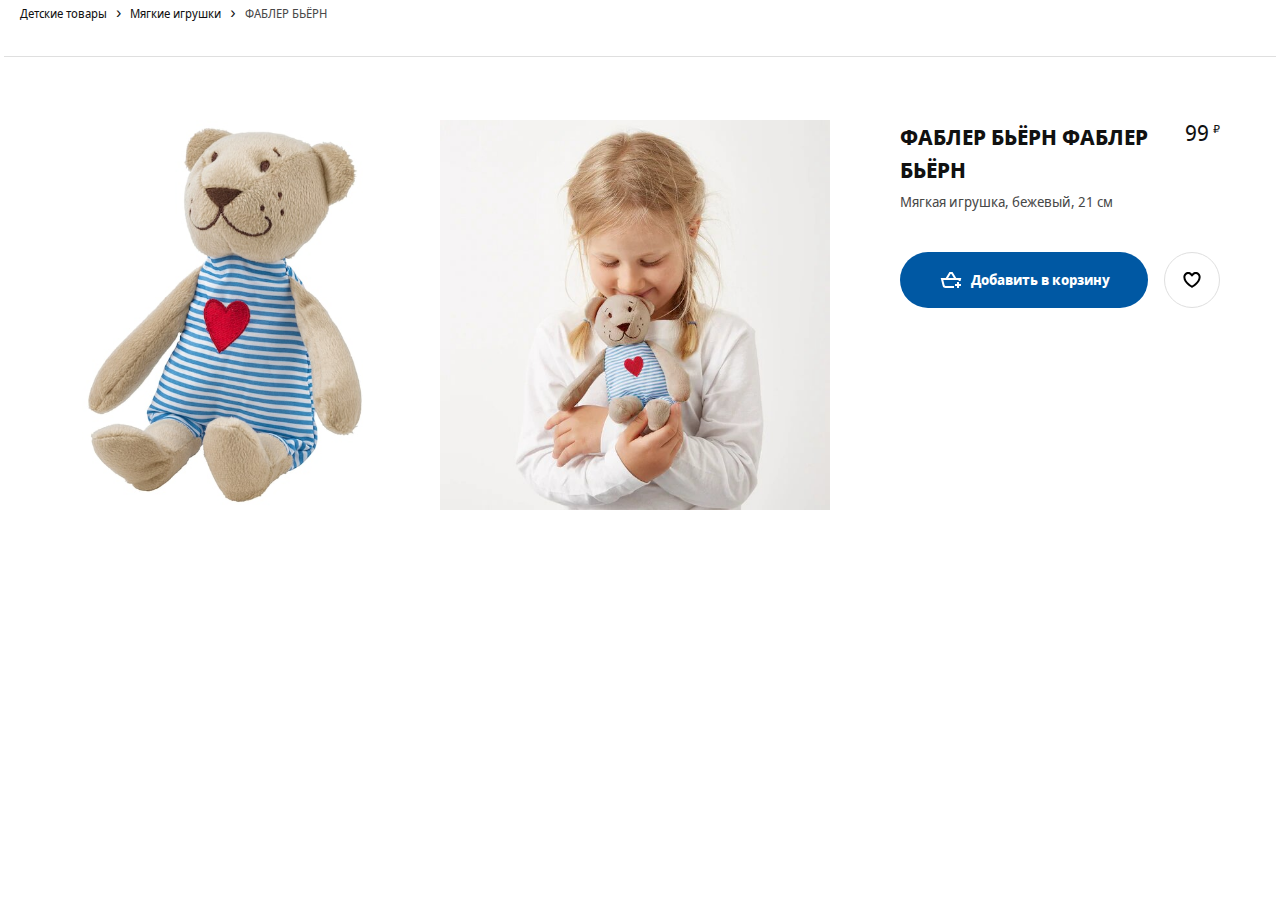
==== card.html @ f5713cce "Add standart files" ====
<!DOCTYPE html>
<html lang="en">
<head>
	<meta charset="UTF-8">
	<meta name="viewport" content="width=device-width, user-scalable=no, initial-scale=1.0, maximum-scale=1.0, minimum-scale=1.0">
	<meta http-equiv="X-UA-Compatible" content="ie=edge">
	<link rel="apple-touch-icon" sizes="180x180" href="favicon/apple-touch-icon.png">
	<link rel="icon" type="image/png" sizes="32x32" href="favicon/favicon-32x32.png">
	<link rel="icon" type="image/png" sizes="16x16" href="favicon/favicon-16x16.png">
	<link rel="mask-icon" href="favicon/safari-pinned-tab.svg" color="#0058ab">
	<meta name="msapplication-TileColor" content="#0058ab">
	<meta name="theme-color" content="#0058ab">
	<title>Детские игрушки - IKEA</title>
	<link rel="stylesheet" href="styles/styles.css">
</head>
<body>
<main>
	<div class="container">
		<div class="breadcrumb">
			<nav role="navigation" aria-label="Breadcrumb" class="breadcrumb__nav">
				<ul class="breadcrumb__list">

					<li class="breadcrumb__list-item">
						<a href="goods.html?cat=Детские товары" class="breadcrumb__link"><span>Детские товары</span></a>
					</li>

					<li class="breadcrumb__list-item">
						<a href="goods.html?cat=Мягкие игрушки" class="breadcrumb__link"><span>Мягкие игрушки</span></a>
					</li>

					<li class="breadcrumb__list-item">
						<a href="#" class="breadcrumb__link"><span>ФАБЛЕР БЬЁРН</span></a>
					</li>

				</ul>
			</nav>
		</div>

		<div class="good wrapper">
			<div class="good-images">
				<div class="good-image__item">
					<img src="image/fabler-byorn-myagkaya-igrushka-bezhevyy__0710165_PE727396_S5.jpg" alt="">
				</div>
				<div class="good-image__item">
					<img src="image/fabler-byorn-myagkaya-igrushka-bezhevyy__0876865_PE611124_S5.jpg" alt="">
				</div>
			</div>
			<div class="good-item"> <!-- not-in-stock - нет в наличии-->
				<p class="good-item__new">Новинка</p>

				<div class="good-item__section">
					<div>
						<h2 class="good-item__header">ФАБЛЕР БЬЁРН ФАБЛЕР БЬЁРН</h2>
						<p class="good-item__description">Мягкая игрушка, бежевый, 21 см</p>

					</div>
					<p class="good-item__price">
						<span class="good-item__empty">Нет в наличии</span>
						<span class="good-item__price-value">99</span>
						<span class="good-item__currency">₽</span>
					</p>

				</div>
				<div class="good-item__buttons">
					<button type="button" class="btn btn-good" data-idd="idd001">
						<svg focusable="false" viewBox="0 0 24 24" class="btn-good-svg" aria-hidden="true">
							<path fill-rule="evenodd" clip-rule="evenodd" d="M10.4372 4H10.9993H12.0003H12.9996H13.5616L13.8538 4.48014L17.2112 9.99713H21H22.2806L21.9702 11.2396L21.5303 13H19.4688L19.7194 11.9971H4.28079L5.59143 17.2397C5.70272 17.6848 6.1027 17.9971 6.56157 17.9971H15V19.9971H6.56157C5.18496 19.9971 3.98502 19.0602 3.65114 17.7247L2.02987 11.2397L1.71924 9.99713H3.00002H6.78793L10.145 4.48017L10.4372 4ZM12.4375 6L14.87 9.99713H9.12911L11.5614 6H12.0003H12.4375ZM17.9961 16V14H19.9961V16H21.9961V18H19.9961V20H17.9961V18H15.9961V16H17.9961Z"></path>
						</svg>

						<span class="btn-good__label">Добавить в корзину</span>
					</button>
					<button type="button" class="btn btn-add-wishlist" data-idd="idd001">
						<svg focusable="false" viewBox="0 0 24 24" class="btn-add-wishlist__svg" aria-hidden="true">
							<path fill-rule="evenodd" clip-rule="evenodd" d="M12.336 5.52055C14.2336 3.62376 17.3096 3.62401 19.2069 5.52129C20.2067 6.52115 20.6796 7.85005 20.6259 9.15761C20.6151 12.2138 18.4184 14.8654 16.4892 16.6366C15.4926 17.5517 14.5004 18.2923 13.7593 18.8036C13.3879 19.0598 13.0771 19.2601 12.8574 19.3973C12.7475 19.466 12.6601 19.519 12.5992 19.5555C12.5687 19.5737 12.5448 19.5879 12.5279 19.5978L12.5079 19.6094L12.502 19.6129L12.5001 19.614C12.5001 19.614 12.4989 19.6147 11.9999 18.748C11.501 19.6147 11.5005 19.6144 11.5005 19.6144L11.4979 19.6129L11.4919 19.6094L11.472 19.5978C11.4551 19.5879 11.4312 19.5737 11.4007 19.5555C11.3397 19.519 11.2524 19.466 11.1425 19.3973C10.9227 19.2601 10.612 19.0598 10.2405 18.8036C9.49947 18.2923 8.50726 17.5517 7.51063 16.6366C5.58146 14.8654 3.38477 12.2139 3.37399 9.15765C3.32024 7.85008 3.79314 6.52117 4.79301 5.52129C6.69054 3.62376 9.76704 3.62376 11.6646 5.52129L11.9993 5.856L12.3353 5.52129L12.336 5.52055ZM11.9999 18.748L11.5005 19.6144L11.9999 19.9019L12.4989 19.6147L11.9999 18.748ZM11.9999 17.573C12.1727 17.462 12.384 17.3226 12.6236 17.1573C13.3125 16.6821 14.2267 15.9988 15.1366 15.1634C17.0157 13.4381 18.6259 11.2919 18.6259 9.13506V9.11213L18.627 9.08922C18.6626 8.31221 18.3844 7.52727 17.7926 6.9355C16.6762 5.81903 14.866 5.81902 13.7495 6.9355L13.7481 6.93689L11.9965 8.68166L10.2504 6.9355C9.13387 5.81903 7.3237 5.81903 6.20722 6.9355C5.61546 7.52727 5.33724 8.31221 5.3729 9.08922L5.37395 9.11213V9.13507C5.37395 11.2919 6.98418 13.4381 8.86325 15.1634C9.77312 15.9988 10.6874 16.6821 11.3762 17.1573C11.6159 17.3226 11.8271 17.462 11.9999 17.573Z"></path>
						</svg>
					</button>
				</div>

			</div>
		</div>


	</div>
</main>
</body>
</html>
---- styles/styles.css ----
/*
* Prefixed by https://autoprefixer.github.io
* PostCSS: v7.0.29,
* Autoprefixer: v9.7.6
* Browsers: last 4 version
*/

@font-face {
	font-family: 'Noto Sans';
	src: local('Noto Sans Display Regular'), local('NotoSansDisplay-Regular'), url('../fonts/Notosansdisplayregular.woff2') format('woff2'), url('../fonts/Notosansdisplayregular.woff') format('woff');
	font-weight: 400;
	font-style: normal;
}

@font-face {
	font-family: 'Noto Sans';
	src: local('Noto Sans Display Italic'), local('NotoSansDisplay-Italic'), url('../fonts/Notosansdisplayitalic.woff2') format('woff2'), url('../fonts/Notosansdisplayitalic.woff') format('woff');
	font-weight: 400;
	font-style: italic;
}

@font-face {
	font-family: 'Noto Sans';
	src: local('Noto Sans Display Bold'), local('NotoSansDisplay-Bold'), url('../fonts/Notosansdisplaybold.woff2') format('woff2'), url('../fonts/Notosansdisplaybold.woff') format('woff');
	font-weight: 700;
	font-style: normal;
}

@font-face {
	font-family: 'Noto Sans';
	src: local('Noto Sans Display Bold Italic'), local('NotoSansDisplay-BoldItalic'), url('../fonts/Notosansdisplaybolditalic.woff2') format('woff2'), url('../fonts/Notosansdisplaybolditalic.woff') format('woff');
	font-weight: 700;
	font-style: italic;
}

html {
	-webkit-box-sizing: border-box;
	box-sizing: border-box;
}

*,
*::before,
*::after {
	-webkit-box-sizing: inherit;
	box-sizing: inherit;
}

body {
	min-width: 320px;
	margin: 0;

	background-color: #fff; /*под проект*/
	font-family: Noto Sans, Arial, sans-serif; /*в "" свой шрифт под проект*/

	font-size: 16px;
	color: #111;
	line-height: 1.5;
	-webkit-font-smoothing: subpixel-antialiased;
}

button, input {
	font: inherit;
}

button {
	cursor: pointer;
}

img {
	max-width: 100%;
	width: 100%;
	height: auto;
}

a {
	text-decoration: none;
	color: inherit;
}

ul {
	list-style: none;
	padding: 0;
	margin: 0;
}

h1, h2, h3, p {
	padding: 0;
	margin: 0;
}

/* container */

.container {
	max-width: 100rem;
	margin: 0 auto;
	padding: 0 1.25rem;
}

.visually-hidden {
	position: absolute !important;
	clip: rect(1px 1px 1px 1px);
	clip: rect(1px, 1px, 1px, 1px);
	padding: 0 !important;
	border: 0 !important;
	height: 1px !important;
	width: 1px !important;
	overflow: hidden;
}

/* при работе с float */

.clearfix::after {
	content: "";
	display: table;
	clear: both;
}

header {
	margin-bottom: 3.75rem;
}

.header {
	display: -ms-grid;
	display: grid;
	grid-gap: 1.25rem;
	-ms-grid-columns: 2fr 1.25rem 2fr 1.25rem 16fr 1.25rem 1fr 1.25rem 1fr;
	grid-template-columns: 2fr 2fr 16fr 1fr 1fr;
	-webkit-box-align: center;
	-ms-flex-align: center;
	align-items: center;
	padding: 1.75rem 0;
}

footer {
	background-color: #f5f5f5;
	margin-top: 3.75rem;
	padding: 3.75rem 0 0 0;
}

.footer {
	display: -ms-grid;
	display: grid;
	-ms-grid-columns: 1fr 1fr 1fr;
	grid-template-columns: 1fr 1fr 1fr;
}

.main-header {
	margin-bottom: 1.875rem
}

.btn {
	background-color: transparent;
	outline: transparent;
	border-radius: 50%;
	width: 40px;
	height: 40px;
	display: -webkit-box;
	display: -ms-flexbox;
	display: flex;
	-webkit-box-align: center;
	-ms-flex-align: center;
	align-items: center;
	-webkit-box-pack: center;
	-ms-flex-pack: center;
	justify-content: center;
	border: 1px solid transparent;
}

.btn:hover {
	background-color: #f5f5f5;
	color: #111;
}

.svg-icon {
	fill: currentColor;
}

.logo {
	text-align: center;
	width: 75px;
	height: 30px;

}

.search {
	position: relative;
	-webkit-box-flex: 1;
	-ms-flex-positive: 1;
	flex-grow: 1;
	height: 50px;
	margin: 0 40px;
}

.search-input {
	-webkit-appearance: none;
	-moz-appearance: none;
	appearance: none;
	background-color: #f5f5f5;
	display: block;
	appearance: none;
	width: 100%;
	height: 100%;
	padding: .5rem 3.5rem;
	margin: 0 auto;
	line-height: 1.5;
	border: 0;
	border-radius: 50em;
	outline: 0;
	-webkit-box-shadow: none;
	box-shadow: none;
	-webkit-transition: background .2s;
	-o-transition: background .2s;
	transition: background .2s;
}

.search-btn {
	position: absolute;
	top: 0.9rem;
	right: 0.9rem;
	background-image: url("data:image/svg+xml;charset=utf-8,%3Csvg width='16' height='17' fill='%23484848' xmlns='http://www.w3.org/2000/svg'%3E%3Cpath fill-rule='evenodd' clip-rule='evenodd' d='M6.5 11a4.5 4.5 0 110-9 4.5 4.5 0 010 9zm4.968-.307a6.5 6.5 0 10-1.514 1.315l3.996 3.996 1.414-1.414-3.896-3.897z'/%3E%3C/svg%3E");
	background-repeat: no-repeat;
	background-size: contain;
	width: 2.5rem;
	height: 1.5rem;
	background-position: center;
}

.offer {
	position: relative;
}

.offer-extra {
	position: absolute;
	padding: .9rem;
	color: #111;
	left: 1.25rem;
	bottom: 1.25rem;
	display: -webkit-box;
	display: -ms-flexbox;
	display: flex;
	background: #fff;
	-webkit-box-orient: vertical;
	-webkit-box-direction: normal;
	-ms-flex-direction: column;
	flex-direction: column;
	-webkit-box-align: start;
	-ms-flex-align: start;
	align-items: flex-start;
	max-width: 19rem;
	min-width: 13rem;
	font-size: .9rem;
	line-height: 1.5;
	font-weight: bold;
	word-break: break-word;
}

.offer-arrow {
	display: inline-block;
	height: 1.5rem;
	width: 1.5rem;
	vertical-align: middle;
	fill: currentColor;
	margin-top: 1.875rem;

}


.footer-header {
	line-height: 2rem;
	font-size: 1.25rem;
	padding: 0 0 1rem 0;

}

.footer-list {
	margin-bottom: .8rem;
}

.footer-list > a {
	color: #484848;
}

.footer-list > a:hover {
	color: #111;
	text-decoration: underline;
}

.catalog {
	position: fixed;
	z-index: 999;
	top: 0;
	left: -100%;
	bottom: 0;
	background-color: #fff;
	overflow-y: auto;
	overflow-x: hidden;
	-webkit-transition: left 0.2s 0s;
	-o-transition: left 0.2s 0s;
	transition: left 0.2s 0s;
	width: 20rem;
	padding: 6rem 4rem 3rem;

}

.catalog.open {
	left: 0;
}

.catalog-btn {
	position: absolute;
	top: 3rem;
	left: 3rem;
}

.catalog-list__item,
.subcatalog-list__item {
	cursor: pointer;
	color: #111;


}

.catalog-list__item a,
.subcatalog-list__item a {
	text-decoration: underline;
	display: block;
}

.catalog-list__item a {
	padding: .5rem 1.5rem .5rem 0;
}

.subcatalog-list__item a {
	padding: .5rem 0;
}

.catalog-list__item:hover a,
.subcatalog-list__item:hover a {
	text-decoration: underline;
}

.catalog-list__item.active {
	background-repeat: no-repeat;
	background-position: right 0 center;
	background-image: url('data:image/svg+xml;utf8,<svg width="24" height="24" viewBox="0 0 24 24" fill="none" xmlns="http://www.w3.org/2000/svg"><path fill-rule="evenodd" clip-rule="evenodd" d="M15.5996 11.9999L9.81456 17.7857L8.40026 16.3716L12.7714 11.9999L8.40026 7.62823L9.81457 6.21411L15.5996 11.9999Z" fill="%23959595"/></svg>');
}

.subcatalog {
	position: fixed;
	z-index: 998;
	top: 0;
	left: -100%;
	bottom: 0;
	background-color: #fff;
	overflow-y: auto;
	overflow-x: hidden;
	-webkit-transition: left, right 0.2s 0s;
	-o-transition: left, right 0.2s 0s;
	transition: left, right 0.2s 0s;
	width: 25rem;
	padding: 6rem 4rem 3rem;
	border-left: 2px solid #ccc;
}

.subcatalog.subopen {
	left: 20rem;
	display: block;
}

.overlay {
	display: block;
	position: fixed;
	z-index: 899;
	top: 0;
	bottom: 0;
	right: 0;
	left: 0;
	background-color: black;
	-webkit-transition: all .2s ease;
	-o-transition: all .2s ease;
	transition: all .2s ease;
	opacity: 0;
	pointer-events: none;
}

.overlay.active {
	opacity: 0.25;
	pointer-events: all;
}


.wrapper {
	position: relative;
	margin-top: 4rem;
}

.wrapper:before {
	content: '';
	width: calc(100% + 2rem);
	display: block;
	position: absolute;
	top: -2rem;
	z-index: 99;
	margin: 0 -1rem;
	border-bottom: 1px solid #dfdfdf;
}

.good {
	display: -ms-grid;
	display: grid;
	-ms-grid-columns: minmax(0, 1fr) 1.25rem minmax(0, 1fr) 1.25rem minmax(0, 1fr) 1.25rem minmax(0, 1fr) 1.25rem minmax(0, 1fr) 1.25rem minmax(0, 1fr) 1.25rem minmax(0, 1fr) 1.25rem minmax(0, 1fr) 1.25rem minmax(0, 1fr) 1.25rem minmax(0, 1fr) 1.25rem minmax(0, 1fr) 1.25rem minmax(0, 1fr);
	grid-template-columns: repeat(12, minmax(0, 1fr));
	grid-column-gap: 1.25rem;
	padding-top: 2rem;
}

.good-images {
	display: -webkit-box;
	display: -ms-flexbox;
	display: flex;
	-ms-flex-wrap: wrap;
	flex-wrap: wrap;
	-ms-grid-column: 1;
	grid-column-start: 1;
	-ms-grid-column-span: 8;
	grid-column-end: 9;
	-ms-flex-pack: distribute;
	justify-content: space-around;


}

.good-image__item {
	width: calc(50% - 1.25rem);
	margin-left: .625rem;
	margin-right: .625rem;
	min-height: 500px;
}


.good-item {
	-ms-grid-column: 9;
	grid-column-start: 9;
	-ms-grid-column-span: 4;
	grid-column-end: 13;
	padding: 0 2.5rem;
}

.good-item__section {
	margin-bottom: 2.5rem;
}

.good-item__new {
	display: none;
}


.good-item__empty {
	display: none;
}

.not-in-stock .good-item__empty {
	display: block;
}

.not-in-stock .btn-good {
	display: none;
}

.good-item__header {
	font-size: 1.375rem;
	line-height: 1.5;
	font-weight: 700;
	text-transform: uppercase;
	margin-bottom: .3rem;
}

.good-item__description {
	line-height: 1.5;
	letter-spacing: 0;
	font-weight: 400;
	color: #484848;
	font-size: .875rem;
}

.good-item__price {
	white-space: nowrap;
	text-align: right;
}

.good-item__section {
	display: -webkit-box;
	display: -ms-flexbox;
	display: flex;
	-webkit-box-pack: justify;
	-ms-flex-pack: justify;
	justify-content: space-between;
}

.good-item__price-value {
	line-height: 1.1875;
	font-size: 1.375rem;
}

.good-item__currency {
	line-height: .9;
	font-size: .6875rem;
	vertical-align: text-top;
}

.not-in-stock .good-item__price-value,
.not-in-stock .good-item__currency {
	display: none;
}

.good-item__buttons {
	display: -webkit-box;
	display: -ms-flexbox;
	display: flex;
	-webkit-box-pack: justify;
	-ms-flex-pack: justify;
	justify-content: space-between;
	-webkit-box-align: center;
	-ms-flex-align: center;
	align-items: center;
	width: 100%;
}

.btn-good {
	margin-right: 1rem;
	-webkit-box-flex: 1;
	-ms-flex-positive: 1;
	flex-grow: 1;
	-ms-flex-negative: 1;
	flex-shrink: 1;
	position: relative;
	background: #0058a3;
	color: #fff;
	border-radius: 52px;
	padding: 0 2rem;
	display: -webkit-box;
	display: -ms-flexbox;
	display: flex;
	height: 3.5rem;
	-webkit-box-align: center;
	-ms-flex-align: center;
	align-items: center;
}

.btn-good-svg {
	margin-right: .5rem;
	vertical-align: top;
	-ms-flex-negative: 0;
	flex-shrink: 0;
	display: inline-block;
	height: 1.5rem;
	width: 1.5rem;
	fill: #fff;
}

.btn-good:hover {
	color: #0058a3;
}

.btn-good:hover .btn-good-svg {
	fill: #0058a3;
}

.btn-good__label {
	text-align: center;
	border: 0;
	font-weight: 700;
	font-size: .875rem;
	line-height: 1.42857;
}

.btn-add-wishlist {
	background: rgba(0, 0, 0, 0);
	color: #111;
	border-radius: 40px;
	padding: 0 .9375rem;
	border: 1px solid #dfdfdf;
	height: 3.5rem;
	width: 3.5rem;
	margin-left: auto;
}

.btn-add-wishlist__svg {
	height: 1.5rem;
	width: 1.5rem;

}

.btn-add-wishlist:hover .btn-add-wishlist__svg {
	fill: red;
}

.btn-add-wishlist.contains-wishlist .btn-add-wishlist__svg {
	fill: red;

}

.btn-add-wishlist:hover.contains-wishlist .btn-add-wishlist__svg {
	fill: black;
}


.goods-list {
	display: -ms-grid;
	display: grid;
	grid-template-columns: repeat(4, 1fr);
}

.goods-list__item {
	margin-bottom: 2rem;
}


.goods-item {
	position: relative;
	display: -webkit-box;
	display: -ms-flexbox;
	display: flex;
	-webkit-box-orient: vertical;
	-webkit-box-direction: normal;
	-ms-flex-direction: column;
	flex-direction: column;
	-webkit-box-pack: justify;
	-ms-flex-pack: justify;
	justify-content: space-between;
	height: 100%;
}

.goods-item__img {
	height: 380px;
	display: table-cell;
	vertical-align: middle
}


.btn-add-card {
	position: absolute;
	opacity: 0;
	-webkit-transition: opacity 0.2s 0s;
	-o-transition: opacity 0.2s 0s;
	transition: opacity 0.2s 0s;
	right: 1rem;
	bottom: 0.5rem;
	background-color: rgb(0, 88, 163);
	border: 1px solid rgb(0, 88, 163);
	background-repeat: no-repeat;
	background-position: center;
	background-image: url("data:image/svg+xml;utf8,<svg width='24' height='24' xmlns='http://www.w3.org/2000/svg' viewBox='0 0 24 24'><path fill-rule='evenodd' clip-rule='evenodd' d='M10.4372 4H10.9993H12.0003H12.9996H13.5616L13.8538 4.48014L17.2112 9.99713H21H22.2806L21.9702 11.2396L21.5303 13H19.4688L19.7194 11.9971H4.28079L5.59143 17.2397C5.70272 17.6848 6.1027 17.9971 6.56157 17.9971H15V19.9971H6.56157C5.18496 19.9971 3.98502 19.0602 3.65114 17.7247L2.02987 11.2397L1.71924 9.99713H3.00002H6.78793L10.145 4.48017L10.4372 4ZM12.4375 6L14.87 9.99713H9.12911L11.5614 6H12.0003H12.4375ZM17.9961 16V14H19.9961V16H21.9961V18H19.9961V20H17.9961V18H15.9961V16H17.9961Z' fill='white' /></svg>");
}

.btn-add-card:hover {
	background-color: rgb(255, 255, 255);
	background-image: url("data:image/svg+xml;utf8,<svg width='24' height='24' xmlns='http://www.w3.org/2000/svg' viewBox='0 0 24 24'><path fill-rule='evenodd' clip-rule='evenodd' d='M10.4372 4H10.9993H12.0003H12.9996H13.5616L13.8538 4.48014L17.2112 9.99713H21H22.2806L21.9702 11.2396L21.5303 13H19.4688L19.7194 11.9971H4.28079L5.59143 17.2397C5.70272 17.6848 6.1027 17.9971 6.56157 17.9971H15V19.9971H6.56157C5.18496 19.9971 3.98502 19.0602 3.65114 17.7247L2.02987 11.2397L1.71924 9.99713H3.00002H6.78793L10.145 4.48017L10.4372 4ZM12.4375 6L14.87 9.99713H9.12911L11.5614 6H12.0003H12.4375ZM17.9961 16V14H19.9961V16H21.9961V18H19.9961V20H17.9961V18H15.9961V16H17.9961Z' fill='rgb(0, 88, 163)' /></svg>");

}

.goods-item:hover .btn-add-card {
	opacity: 1;
}

.goods-item__header {
	margin-top: auto;
	margin-bottom: 1rem;
}

.goods-item__new {
	line-height: 1.42857;
	color: #ca5008;
	font-weight: 700;
	font-size: 0.8rem;
}

.goods-item__link {
	display: block;
	height: 100%;
}

.goods-item__description {
	margin-bottom: 1rem;
	font-size: .875rem;
	line-height: 1.42857;
}

.goods-item__price {
	min-height: calc(40px + 0.5rem);
	padding-bottom: 0.5rem;
	font-weight: 700;
}

.goods-item__price-value {
	font-size: 1.375rem;
}

.goods-item__currency {
	line-height: .9;
	font-size: .6875rem;
	vertical-align: text-top;
}


.breadcrumb__list-item {
	display: inline;
}

.breadcrumb__list-item:after {
	content: "\0203A";
	display: inline;
	margin: 0 .3125rem;
	font-size: 1rem;
	line-height: 1.125;
}

.breadcrumb__list-item:last-child:after {
	content: "";
}

.breadcrumb__link {
	font-size: .75rem;
	line-height: 1.5;
	font-weight: 400;
	vertical-align: middle;
}

.breadcrumb__list-item:last-child .breadcrumb__link {
	color: #484848;
	pointer-events: none;
	cursor: auto;
}

.cart-wrapper {
	max-width: 768px;
}

.cart-header {
	text-align: center;
}

.product {
	display: -ms-grid;
	display: grid;
	-ms-grid-columns: 152px 4fr 6fr;
	grid-template-columns: 152px 4fr 6fr;
	-ms-grid-rows: auto;
	grid-template-rows: auto;
	font-size: .81rem;
	line-height: 1.385;
}

.product > *:nth-child(1) {
	-ms-grid-row: 1;
	-ms-grid-column: 1;
}

.product > *:nth-child(2) {
	-ms-grid-row: 1;
	-ms-grid-column: 2;
}

.product > *:nth-child(3) {
	-ms-grid-row: 1;
	-ms-grid-column: 3;
}

.product__image-container {
	-ms-grid-column: 1;
	grid-column: 1;
	-ms-grid-row: 1;
	-ms-grid-row-span: 2;
	grid-row: 1/3;
	padding-right: 1rem;
}

.product__description {
	-ms-grid-column: 2;
	grid-column: 2;
	-ms-grid-row: 1;
	grid-row: 1;
}

.product__name {
	font-size: 1.2rem;
	margin-bottom: .5rem;
	font-weight: 700;
	text-transform: uppercase;
	word-break: break-word;
}

.product__prices {
	-ms-grid-column: 3;
	grid-column: 3;
	-ms-grid-row: 1;
	grid-row: 1;
	text-align: right;
	padding-top: 0;
}

.product__controls {
	-ms-grid-column: 3;
	grid-column: 3;
	-ms-grid-row: 2;
	grid-row: 2;
	margin-top: .5rem;
	display: -webkit-box;
	display: -ms-flexbox;
	display: flex;
	-webkit-box-pack: end;
	-ms-flex-pack: end;
	justify-content: flex-end;
}

.btn-remove {
	color: #444;
	border-color: #666;
	border-radius: unset;
}

.product__total {
	font-weight: 700;
	font-size: 1.06rem;
	line-height: 1.2;
}

.product-controls__remove {
	width: 12.5%;
}

.product-controls__quantity {
	width: 25%;
	margin-left: .5rem;
}

.cart-header {
	margin-bottom: 3rem;
}

.cart-item {
	margin-bottom: 2rem;
}

.cart-total {
	display: -webkit-box;
	display: -ms-flexbox;
	display: flex;
	-webkit-box-pack: justify;
	-ms-flex-pack: justify;
	justify-content: space-between;
	padding: .35rem 0;
	font-weight: 700;
	font-size: 14px;
	text-align: initial;
	border: dashed #cacaca;
	border-width: 1px 0;
}

.cart-checkout {
	color: #ffffff;
	padding: 12px 62px;
	background-color: #3a6e9f;
	border: none;
	display: block;
	margin: 1rem auto;
}

.cart-form {
	margin: 1rem 0;
	text-align: center;
}

.cart-form label {
	display: block;
	margin: 1rem;
}

select {
	width: 100%;
	max-width: 352px;
	height: 40px;
	margin: 0;
	padding: 0 10px;
	border: 1px solid #666;
	border-radius: 2px;
	background: #fff url(../image/chevron-down-thin-24.1667eab2.svg) no-repeat right 8px center/1.5rem;
	-webkit-appearance: none;
	-moz-appearance: none;
	appearance: none;
	font-size: 1rem;
	line-height: 1.15;
	font-family: inherit;
	text-transform: none;
}

@media (max-width: 1200px) {
	.goods-list {
		grid-template-columns: repeat(3, 1fr);
	}
}

@media (max-width: 768px) {
	.goods-list {
		grid-template-columns: repeat(2, 1fr);
	}

	.header {
		-ms-grid-columns: 1fr 1.25rem 4fr 1.25rem 1fr 1.25rem 1fr;
		grid-template-columns: 1fr 4fr 1fr 1fr;
		-ms-grid-rows: auto 1.25rem auto 1.25rem auto;
		grid-template-areas: "burger logo wishlist cart" "main main . sidebar" "footer footer footer footer";
	}

	.btn-burger {
		grid-area: burger;
	}

	.logo {
		grid-area: logo;
	}

	.btn-wishlist {
		grid-area: wishlist;
	}

	.btn-cart {
		grid-area: cart;
	}

	.search {
		grid-area: search;
		-ms-grid-row: 2;
		grid-row: 2;
		-ms-grid-column-span: 5;
		grid-column-end: 6;
		-ms-grid-column: 1;
		grid-column-start: 1;
		margin: 0;
	}

	.footer {
		-ms-grid-rows: auto;
		grid-template-rows: auto;
		-webkit-box-pack: center;
		-ms-flex-pack: center;
		justify-content: center;
		grid-template-areas: "catalog" "about" "connection";
		-ms-grid-columns: 300px;
		grid-template-columns: 300px

	}

	.footer-catalog {
		grid-area: catalog;
		margin-bottom: 50px;
	}

	.footer-about {
		grid-area: about;
		margin-bottom: 50px;
	}

	.footer-connection {
		grid-area: connection;
		margin-bottom: 50px;
	}

	.catalog {
		width: 50%;
	}

	.subcatalog {
		width: 50%;
		left: auto;
		right: -100%;
	}

	.subcatalog.subopen {
		right: 0;
		left: auto;
	}
}

@media (max-width: 768px) {

	.footer-catalog {
		-ms-grid-row: 1;
		-ms-grid-column: 1

	}

	.footer-about {
		-ms-grid-row: 2;
		-ms-grid-column: 1

	}

	.footer-connection {
		-ms-grid-row: 3;
		-ms-grid-column: 1

	}
}

@media (max-width: 768px) {

	.btn-burger {
		-ms-grid-row: 1;
		-ms-grid-column: 1;
	}

	.logo {
		-ms-grid-row: 1;
		-ms-grid-column: 3;
	}

	.btn-wishlist {
		-ms-grid-row: 1;
		-ms-grid-column: 5;
	}

	.btn-cart {
		-ms-grid-row: 1;
		-ms-grid-column: 7;
	}
}

@media (max-width: 576px) {
	.goods-list {
		-ms-grid-columns: 1fr;
		grid-template-columns: 1fr;
	}

	.catalog {
		width: 100%;
	}

	.subcatalog {
		z-index: 999;
		width: 100%;
	}

	.subcatalog.subopen {
		right: 0;
	}
}
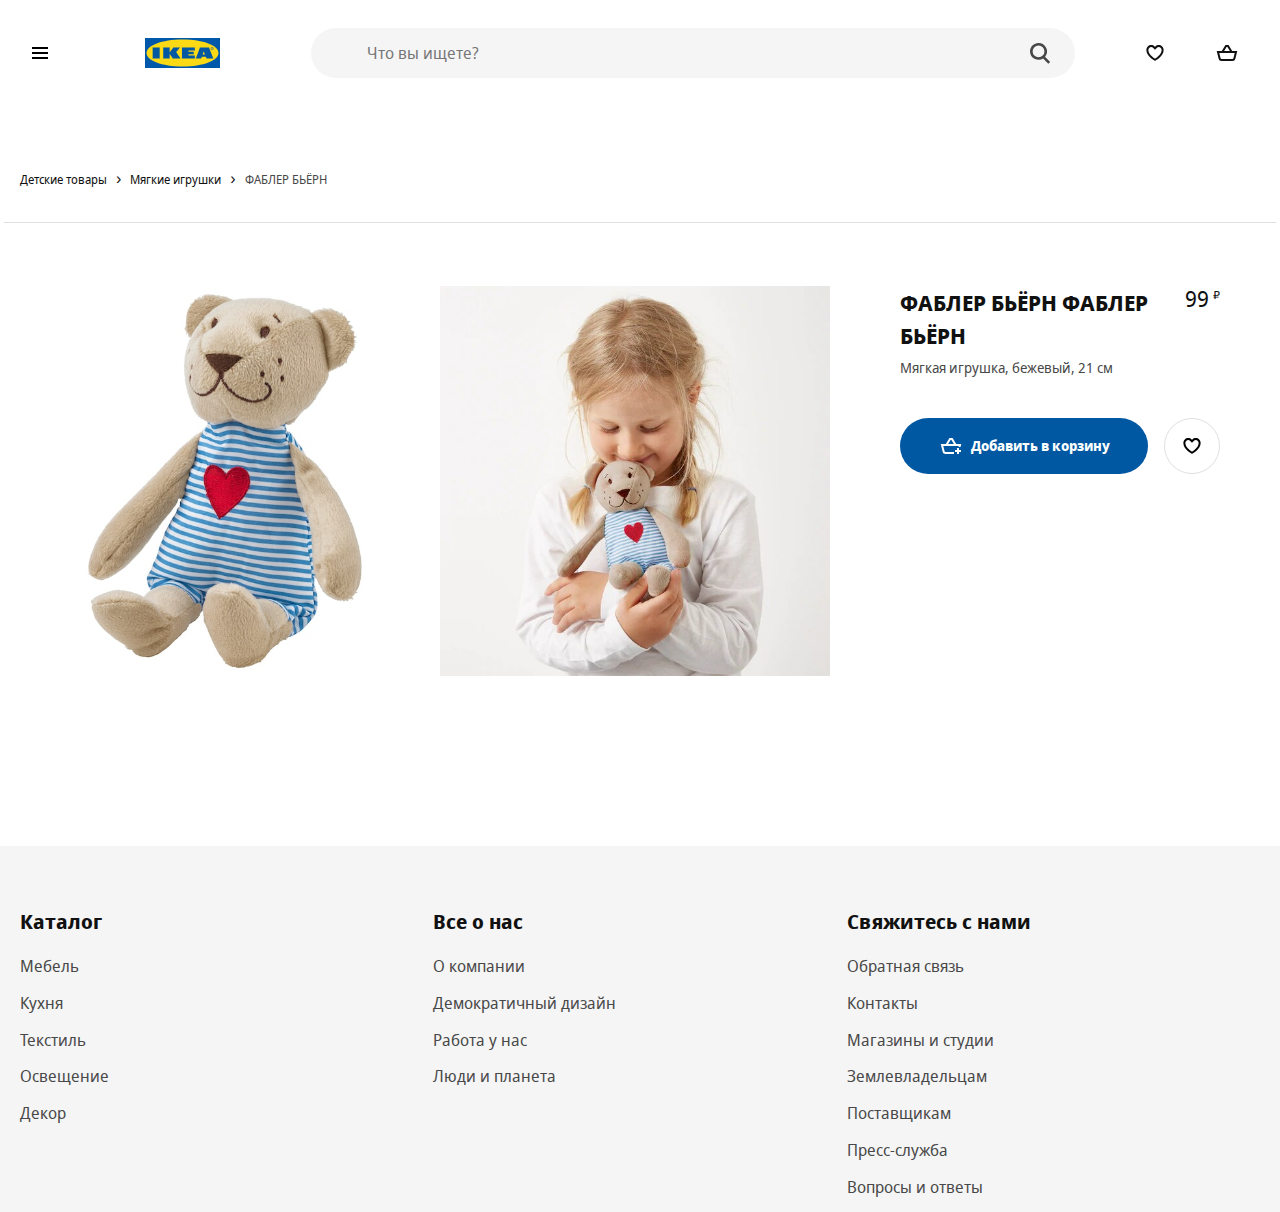
==== commit a91ac8d7: "The first day of development" ====
--- a/card.html
+++ b/card.html
@@ -1,8 +1,10 @@
 <!DOCTYPE html>
 <html lang="en">
+
 <head>
 	<meta charset="UTF-8">
-	<meta name="viewport" content="width=device-width, user-scalable=no, initial-scale=1.0, maximum-scale=1.0, minimum-scale=1.0">
+	<meta name="viewport"
+		content="width=device-width, user-scalable=no, initial-scale=1.0, maximum-scale=1.0, minimum-scale=1.0">
 	<meta http-equiv="X-UA-Compatible" content="ie=edge">
 	<link rel="apple-touch-icon" sizes="180x180" href="favicon/apple-touch-icon.png">
 	<link rel="icon" type="image/png" sizes="32x32" href="favicon/favicon-32x32.png">
@@ -12,75 +14,89 @@
 	<meta name="theme-color" content="#0058ab">
 	<title>Детские игрушки - IKEA</title>
 	<link rel="stylesheet" href="styles/styles.css">
+	<script src="script/generateHeader.js" defer></script>
+	<script src="script/generateCatalog.js" defer></script>
+	<script src="script/generateSubCatalog.js" defer></script>
+	<script src="script/generateFooter.js" defer></script>
+	<script src="script/main.js" defer></script>
 </head>
+
 <body>
-<main>
-	<div class="container">
-		<div class="breadcrumb">
-			<nav role="navigation" aria-label="Breadcrumb" class="breadcrumb__nav">
-				<ul class="breadcrumb__list">
+	<main>
+		<div class="container">
+			<div class="breadcrumb">
+				<nav role="navigation" aria-label="Breadcrumb" class="breadcrumb__nav">
+					<ul class="breadcrumb__list">
 
-					<li class="breadcrumb__list-item">
-						<a href="goods.html?cat=Детские товары" class="breadcrumb__link"><span>Детские товары</span></a>
-					</li>
+						<li class="breadcrumb__list-item">
+							<a href="goods.html?cat=Детские товары" class="breadcrumb__link"><span>Детские
+									товары</span></a>
+						</li>
 
-					<li class="breadcrumb__list-item">
-						<a href="goods.html?cat=Мягкие игрушки" class="breadcrumb__link"><span>Мягкие игрушки</span></a>
-					</li>
+						<li class="breadcrumb__list-item">
+							<a href="goods.html?cat=Мягкие игрушки" class="breadcrumb__link"><span>Мягкие
+									игрушки</span></a>
+						</li>
 
-					<li class="breadcrumb__list-item">
-						<a href="#" class="breadcrumb__link"><span>ФАБЛЕР БЬЁРН</span></a>
-					</li>
+						<li class="breadcrumb__list-item">
+							<a href="#" class="breadcrumb__link"><span>ФАБЛЕР БЬЁРН</span></a>
+						</li>
 
-				</ul>
-			</nav>
-		</div>
+					</ul>
+				</nav>
+			</div>
 
-		<div class="good wrapper">
-			<div class="good-images">
-				<div class="good-image__item">
-					<img src="image/fabler-byorn-myagkaya-igrushka-bezhevyy__0710165_PE727396_S5.jpg" alt="">
+			<div class="good wrapper">
+				<div class="good-images">
+					<div class="good-image__item">
+						<img src="image/fabler-byorn-myagkaya-igrushka-bezhevyy__0710165_PE727396_S5.jpg" alt="">
+					</div>
+					<div class="good-image__item">
+						<img src="image/fabler-byorn-myagkaya-igrushka-bezhevyy__0876865_PE611124_S5.jpg" alt="">
+					</div>
 				</div>
-				<div class="good-image__item">
-					<img src="image/fabler-byorn-myagkaya-igrushka-bezhevyy__0876865_PE611124_S5.jpg" alt="">
+				<div class="good-item">
+					<!-- not-in-stock - нет в наличии-->
+					<p class="good-item__new">Новинка</p>
+
+					<div class="good-item__section">
+						<div>
+							<h2 class="good-item__header">ФАБЛЕР БЬЁРН ФАБЛЕР БЬЁРН</h2>
+							<p class="good-item__description">Мягкая игрушка, бежевый, 21 см</p>
+
+						</div>
+						<p class="good-item__price">
+							<span class="good-item__empty">Нет в наличии</span>
+							<span class="good-item__price-value">99</span>
+							<span class="good-item__currency">₽</span>
+						</p>
+
+					</div>
+					<div class="good-item__buttons">
+						<button type="button" class="btn btn-good" data-idd="idd001">
+							<svg focusable="false" viewBox="0 0 24 24" class="btn-good-svg" aria-hidden="true">
+								<path fill-rule="evenodd" clip-rule="evenodd"
+									d="M10.4372 4H10.9993H12.0003H12.9996H13.5616L13.8538 4.48014L17.2112 9.99713H21H22.2806L21.9702 11.2396L21.5303 13H19.4688L19.7194 11.9971H4.28079L5.59143 17.2397C5.70272 17.6848 6.1027 17.9971 6.56157 17.9971H15V19.9971H6.56157C5.18496 19.9971 3.98502 19.0602 3.65114 17.7247L2.02987 11.2397L1.71924 9.99713H3.00002H6.78793L10.145 4.48017L10.4372 4ZM12.4375 6L14.87 9.99713H9.12911L11.5614 6H12.0003H12.4375ZM17.9961 16V14H19.9961V16H21.9961V18H19.9961V20H17.9961V18H15.9961V16H17.9961Z">
+								</path>
+							</svg>
+
+							<span class="btn-good__label">Добавить в корзину</span>
+						</button>
+						<button type="button" class="btn btn-add-wishlist" data-idd="idd001">
+							<svg focusable="false" viewBox="0 0 24 24" class="btn-add-wishlist__svg" aria-hidden="true">
+								<path fill-rule="evenodd" clip-rule="evenodd"
+									d="M12.336 5.52055C14.2336 3.62376 17.3096 3.62401 19.2069 5.52129C20.2067 6.52115 20.6796 7.85005 20.6259 9.15761C20.6151 12.2138 18.4184 14.8654 16.4892 16.6366C15.4926 17.5517 14.5004 18.2923 13.7593 18.8036C13.3879 19.0598 13.0771 19.2601 12.8574 19.3973C12.7475 19.466 12.6601 19.519 12.5992 19.5555C12.5687 19.5737 12.5448 19.5879 12.5279 19.5978L12.5079 19.6094L12.502 19.6129L12.5001 19.614C12.5001 19.614 12.4989 19.6147 11.9999 18.748C11.501 19.6147 11.5005 19.6144 11.5005 19.6144L11.4979 19.6129L11.4919 19.6094L11.472 19.5978C11.4551 19.5879 11.4312 19.5737 11.4007 19.5555C11.3397 19.519 11.2524 19.466 11.1425 19.3973C10.9227 19.2601 10.612 19.0598 10.2405 18.8036C9.49947 18.2923 8.50726 17.5517 7.51063 16.6366C5.58146 14.8654 3.38477 12.2139 3.37399 9.15765C3.32024 7.85008 3.79314 6.52117 4.79301 5.52129C6.69054 3.62376 9.76704 3.62376 11.6646 5.52129L11.9993 5.856L12.3353 5.52129L12.336 5.52055ZM11.9999 18.748L11.5005 19.6144L11.9999 19.9019L12.4989 19.6147L11.9999 18.748ZM11.9999 17.573C12.1727 17.462 12.384 17.3226 12.6236 17.1573C13.3125 16.6821 14.2267 15.9988 15.1366 15.1634C17.0157 13.4381 18.6259 11.2919 18.6259 9.13506V9.11213L18.627 9.08922C18.6626 8.31221 18.3844 7.52727 17.7926 6.9355C16.6762 5.81903 14.866 5.81902 13.7495 6.9355L13.7481 6.93689L11.9965 8.68166L10.2504 6.9355C9.13387 5.81903 7.3237 5.81903 6.20722 6.9355C5.61546 7.52727 5.33724 8.31221 5.3729 9.08922L5.37395 9.11213V9.13507C5.37395 11.2919 6.98418 13.4381 8.86325 15.1634C9.77312 15.9988 10.6874 16.6821 11.3762 17.1573C11.6159 17.3226 11.8271 17.462 11.9999 17.573Z">
+								</path>
+							</svg>
+						</button>
+					</div>
+
 				</div>
 			</div>
-			<div class="good-item"> <!-- not-in-stock - нет в наличии-->
-				<p class="good-item__new">Новинка</p>
-
-				<div class="good-item__section">
-					<div>
-						<h2 class="good-item__header">ФАБЛЕР БЬЁРН ФАБЛЕР БЬЁРН</h2>
-						<p class="good-item__description">Мягкая игрушка, бежевый, 21 см</p>
-
-					</div>
-					<p class="good-item__price">
-						<span class="good-item__empty">Нет в наличии</span>
-						<span class="good-item__price-value">99</span>
-						<span class="good-item__currency">₽</span>
-					</p>
-
-				</div>
-				<div class="good-item__buttons">
-					<button type="button" class="btn btn-good" data-idd="idd001">
-						<svg focusable="false" viewBox="0 0 24 24" class="btn-good-svg" aria-hidden="true">
-							<path fill-rule="evenodd" clip-rule="evenodd" d="M10.4372 4H10.9993H12.0003H12.9996H13.5616L13.8538 4.48014L17.2112 9.99713H21H22.2806L21.9702 11.2396L21.5303 13H19.4688L19.7194 11.9971H4.28079L5.59143 17.2397C5.70272 17.6848 6.1027 17.9971 6.56157 17.9971H15V19.9971H6.56157C5.18496 19.9971 3.98502 19.0602 3.65114 17.7247L2.02987 11.2397L1.71924 9.99713H3.00002H6.78793L10.145 4.48017L10.4372 4ZM12.4375 6L14.87 9.99713H9.12911L11.5614 6H12.0003H12.4375ZM17.9961 16V14H19.9961V16H21.9961V18H19.9961V20H17.9961V18H15.9961V16H17.9961Z"></path>
-						</svg>
-
-						<span class="btn-good__label">Добавить в корзину</span>
-					</button>
-					<button type="button" class="btn btn-add-wishlist" data-idd="idd001">
-						<svg focusable="false" viewBox="0 0 24 24" class="btn-add-wishlist__svg" aria-hidden="true">
-							<path fill-rule="evenodd" clip-rule="evenodd" d="M12.336 5.52055C14.2336 3.62376 17.3096 3.62401 19.2069 5.52129C20.2067 6.52115 20.6796 7.85005 20.6259 9.15761C20.6151 12.2138 18.4184 14.8654 16.4892 16.6366C15.4926 17.5517 14.5004 18.2923 13.7593 18.8036C13.3879 19.0598 13.0771 19.2601 12.8574 19.3973C12.7475 19.466 12.6601 19.519 12.5992 19.5555C12.5687 19.5737 12.5448 19.5879 12.5279 19.5978L12.5079 19.6094L12.502 19.6129L12.5001 19.614C12.5001 19.614 12.4989 19.6147 11.9999 18.748C11.501 19.6147 11.5005 19.6144 11.5005 19.6144L11.4979 19.6129L11.4919 19.6094L11.472 19.5978C11.4551 19.5879 11.4312 19.5737 11.4007 19.5555C11.3397 19.519 11.2524 19.466 11.1425 19.3973C10.9227 19.2601 10.612 19.0598 10.2405 18.8036C9.49947 18.2923 8.50726 17.5517 7.51063 16.6366C5.58146 14.8654 3.38477 12.2139 3.37399 9.15765C3.32024 7.85008 3.79314 6.52117 4.79301 5.52129C6.69054 3.62376 9.76704 3.62376 11.6646 5.52129L11.9993 5.856L12.3353 5.52129L12.336 5.52055ZM11.9999 18.748L11.5005 19.6144L11.9999 19.9019L12.4989 19.6147L11.9999 18.748ZM11.9999 17.573C12.1727 17.462 12.384 17.3226 12.6236 17.1573C13.3125 16.6821 14.2267 15.9988 15.1366 15.1634C17.0157 13.4381 18.6259 11.2919 18.6259 9.13506V9.11213L18.627 9.08922C18.6626 8.31221 18.3844 7.52727 17.7926 6.9355C16.6762 5.81903 14.866 5.81902 13.7495 6.9355L13.7481 6.93689L11.9965 8.68166L10.2504 6.9355C9.13387 5.81903 7.3237 5.81903 6.20722 6.9355C5.61546 7.52727 5.33724 8.31221 5.3729 9.08922L5.37395 9.11213V9.13507C5.37395 11.2919 6.98418 13.4381 8.86325 15.1634C9.77312 15.9988 10.6874 16.6821 11.3762 17.1573C11.6159 17.3226 11.8271 17.462 11.9999 17.573Z"></path>
-						</svg>
-					</button>
-				</div>
-
-			</div>
-		</div>
 
 
-	</div>
-</main>
+		</div>
+	</main>
 </body>
+
 </html>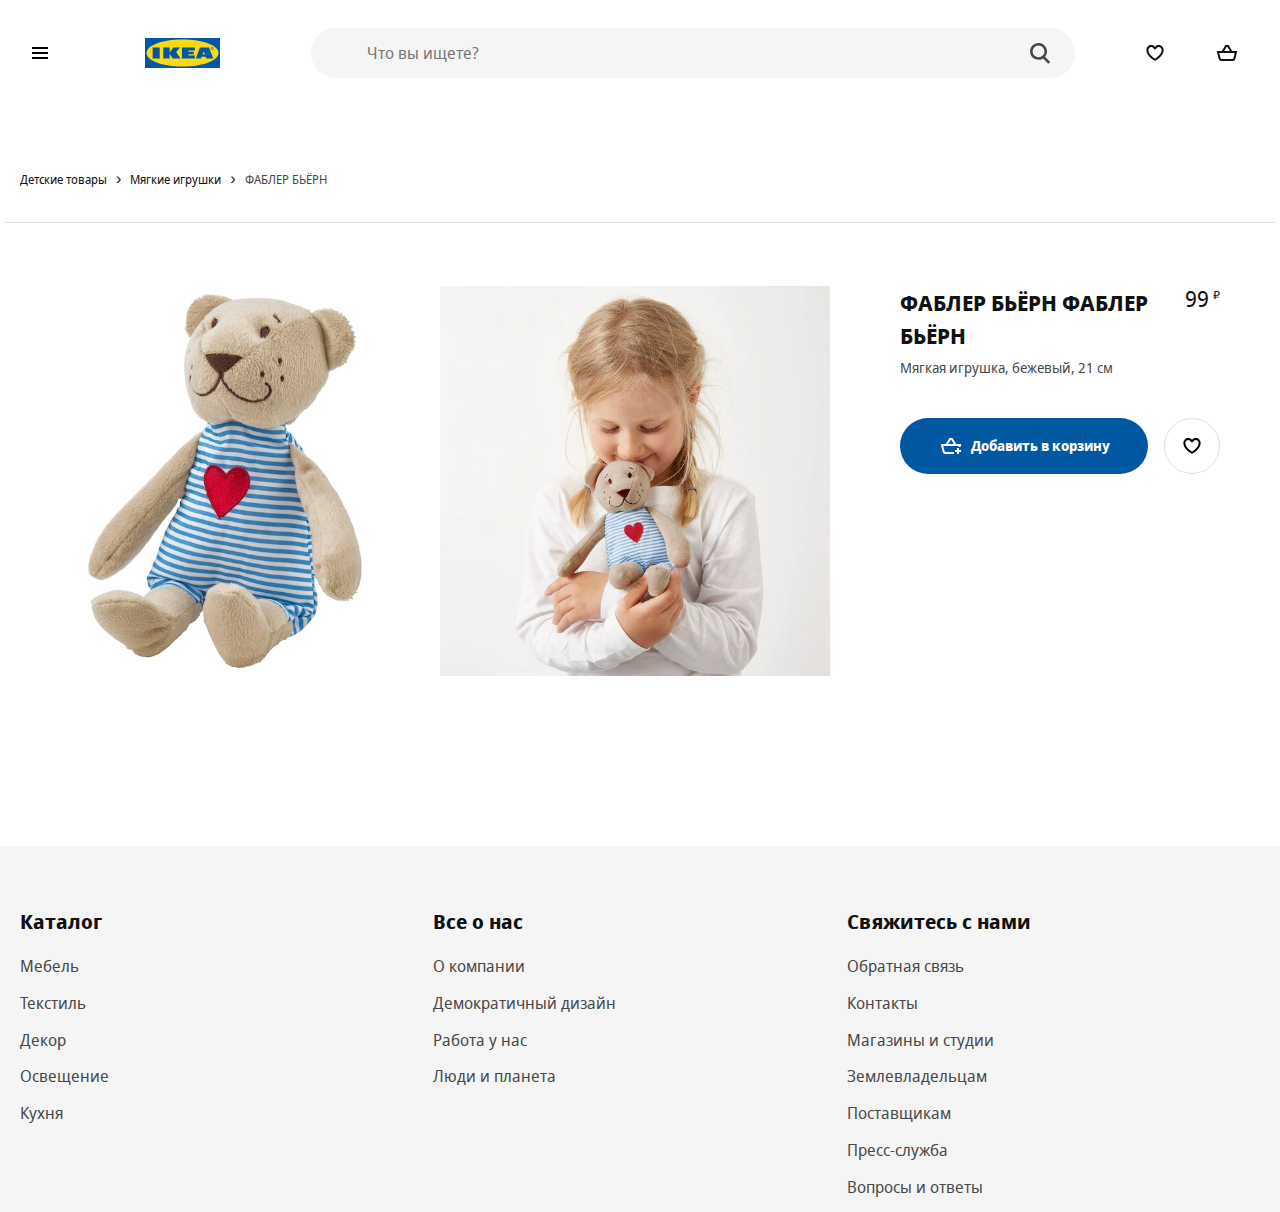
==== commit a2129581: "BigUpdate all files" ====
--- a/card.html
+++ b/card.html
@@ -1,11 +1,15 @@
 <!DOCTYPE html>
-<html lang="en">
+<html lang="ru">
 
 <head>
 	<meta charset="UTF-8">
 	<meta name="viewport"
 		content="width=device-width, user-scalable=no, initial-scale=1.0, maximum-scale=1.0, minimum-scale=1.0">
 	<meta http-equiv="X-UA-Compatible" content="ie=edge">
+	<meta name="description" content="Мебельный магазин Ikea">
+	<meta name="keywords" content="Мебель, столы, стулья, кровати,кухня, декор">
+	<meta name="Author" content="Сурков Владислав">
+	<meta name="Copyright" content="Ikea">
 	<link rel="apple-touch-icon" sizes="180x180" href="favicon/apple-touch-icon.png">
 	<link rel="icon" type="image/png" sizes="32x32" href="favicon/favicon-32x32.png">
 	<link rel="icon" type="image/png" sizes="16x16" href="favicon/favicon-16x16.png">
@@ -14,11 +18,7 @@
 	<meta name="theme-color" content="#0058ab">
 	<title>Детские игрушки - IKEA</title>
 	<link rel="stylesheet" href="styles/styles.css">
-	<script src="script/generateHeader.js" defer></script>
-	<script src="script/generateCatalog.js" defer></script>
-	<script src="script/generateSubCatalog.js" defer></script>
-	<script src="script/generateFooter.js" defer></script>
-	<script src="script/main.js" defer></script>
+	<script src="script/index.js" defer type="module"></script>
 </head>
 
 <body>
--- a/styles/styles.css
+++ b/styles/styles.css
@@ -71,13 +71,16 @@
 	width: 100%;
 	height: auto;
 }
-
+iframe{
+	display: flex;
+	margin: 0 auto;
+}
 a {
 	text-decoration: none;
 	color: inherit;
 }
 
-ul {
+ul,nav {
 	list-style: none;
 	padding: 0;
 	margin: 0;
@@ -608,6 +611,7 @@
 .goods-list {
 	display: -ms-grid;
 	display: grid;
+	grid-gap: 1.25rem;
 	grid-template-columns: repeat(4, 1fr);
 }
 
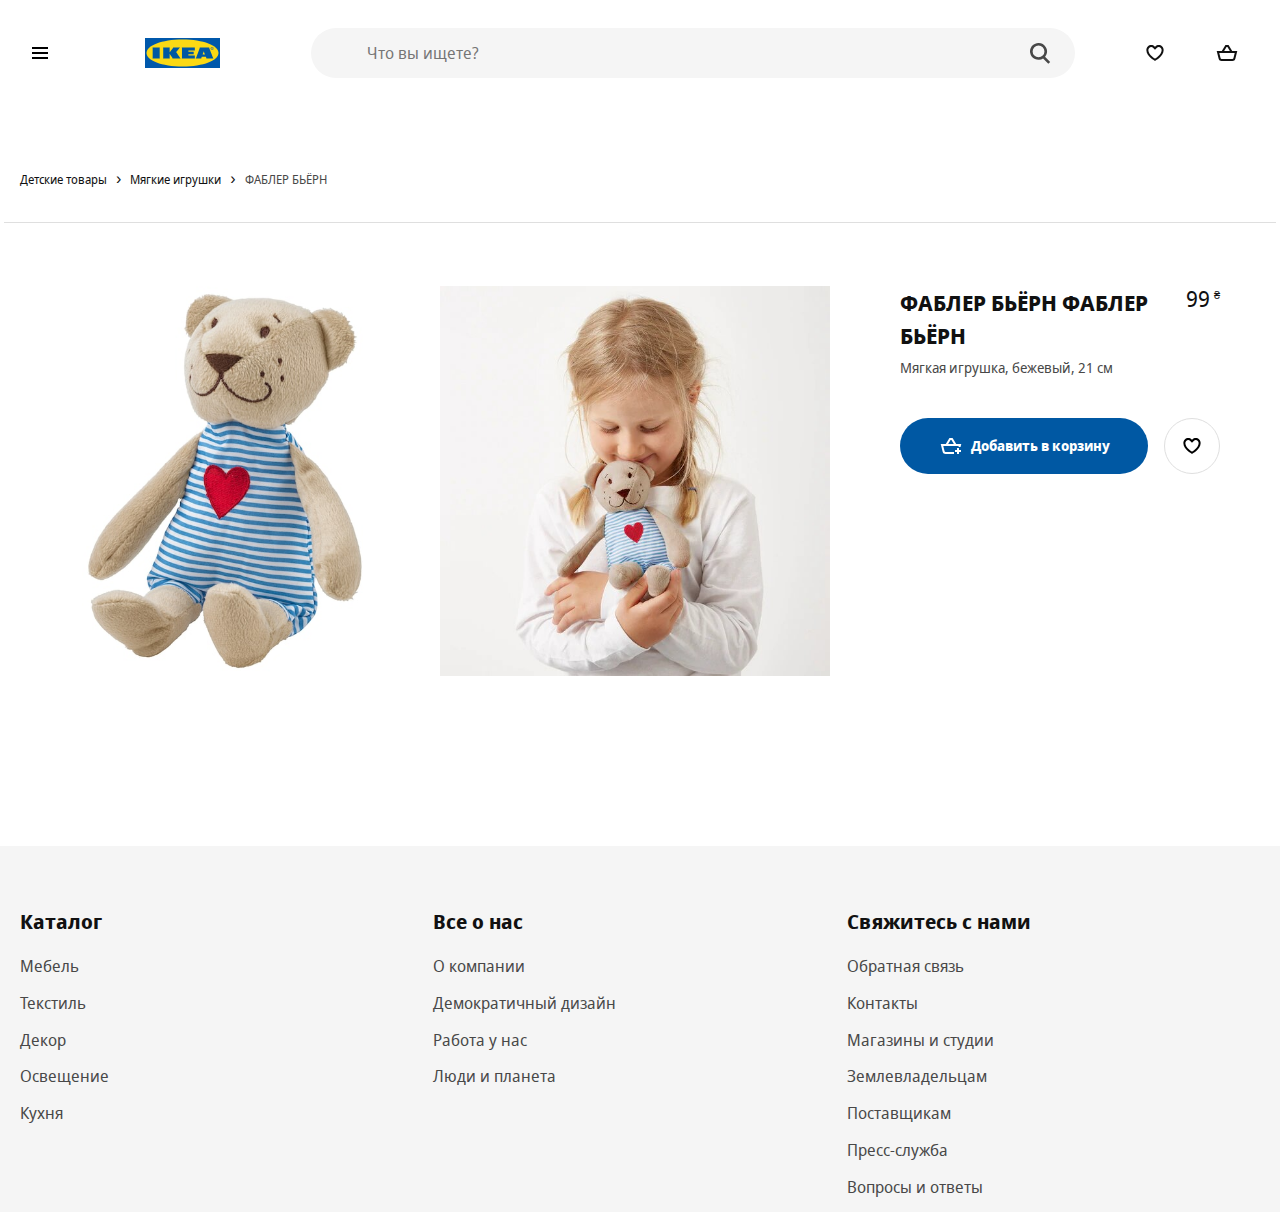
==== commit e9b3ad68: "W3Validator Correction" ====
--- a/card.html
+++ b/card.html
@@ -68,7 +68,7 @@
 						<p class="good-item__price">
 							<span class="good-item__empty">Нет в наличии</span>
 							<span class="good-item__price-value">99</span>
-							<span class="good-item__currency">₽</span>
+							<span class="good-item__currency">₴</span>
 						</p>
 
 					</div>
--- a/styles/styles.css
+++ b/styles/styles.css
@@ -304,6 +304,9 @@
 	padding: 6rem 4rem 3rem;
 
 }
+.catalog:hover{
+	background: lightgrey;
+}
 
 .catalog.open {
 	left: 0;
